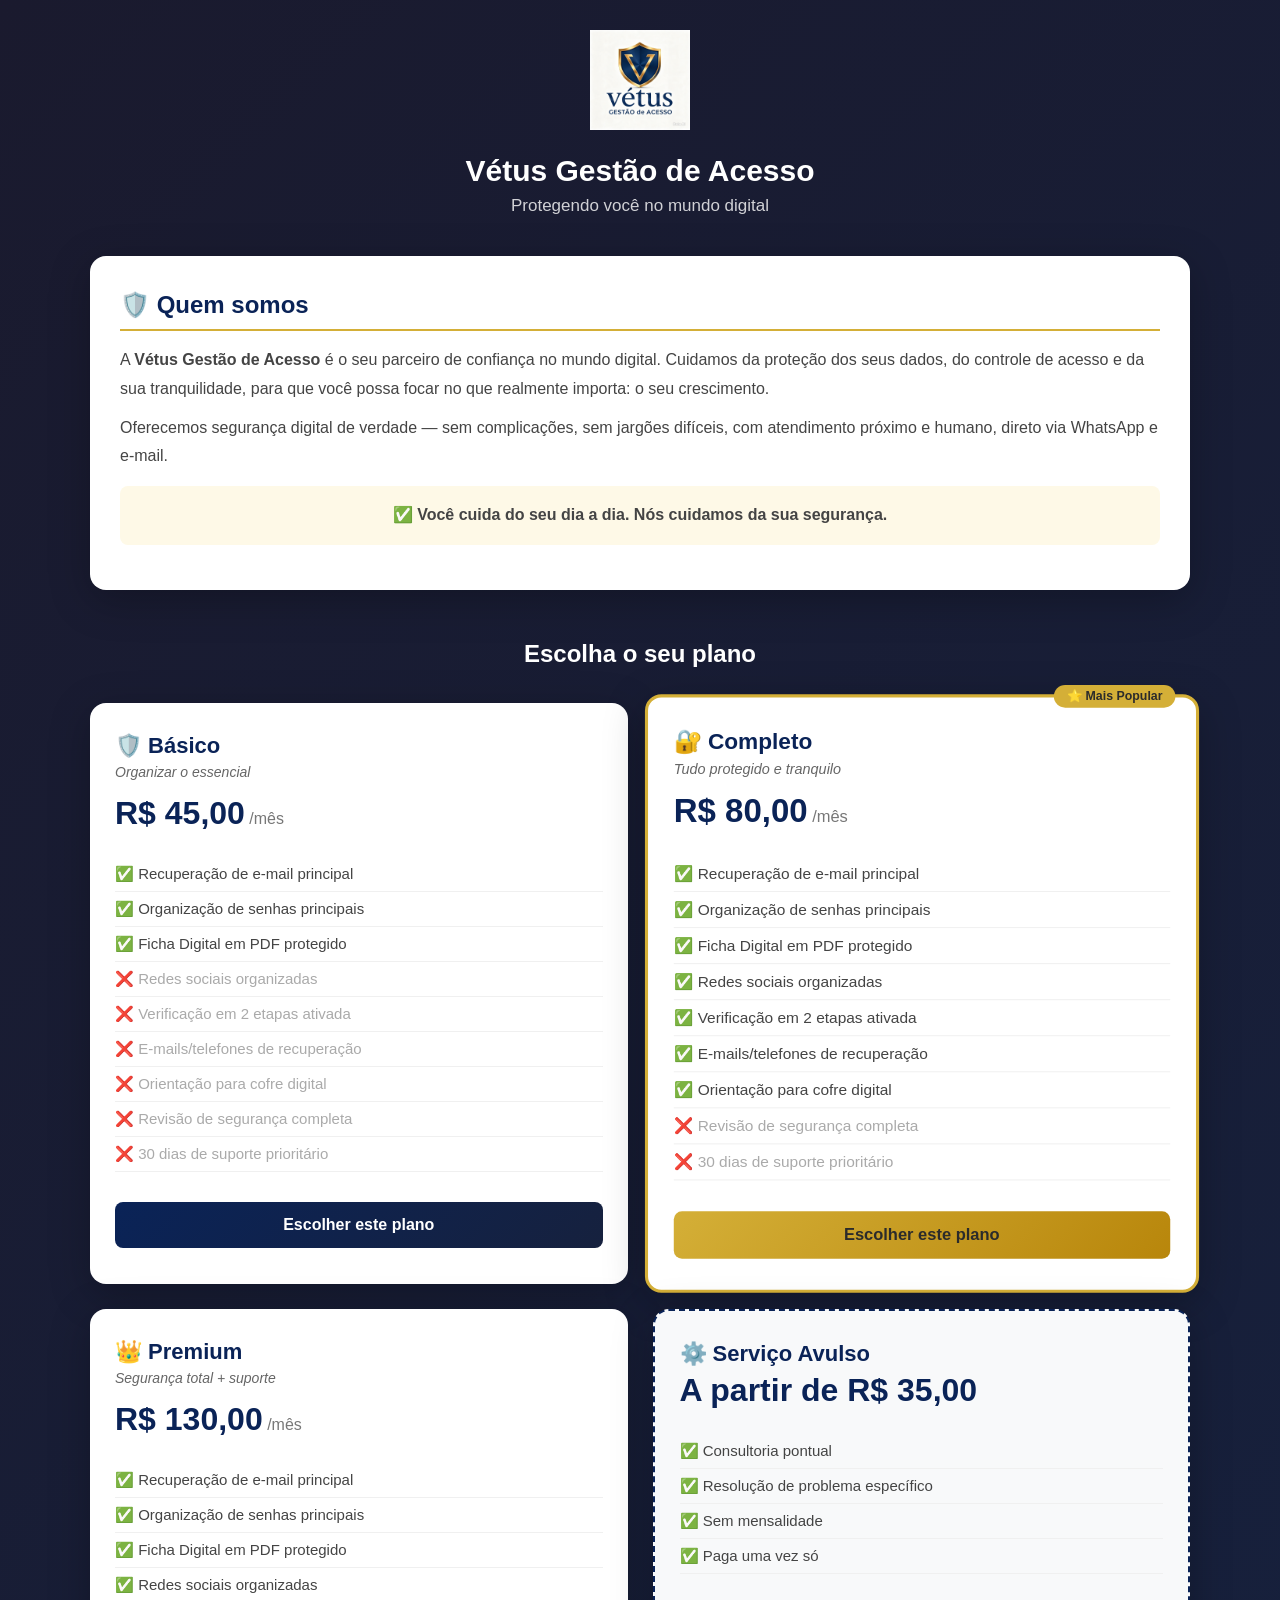
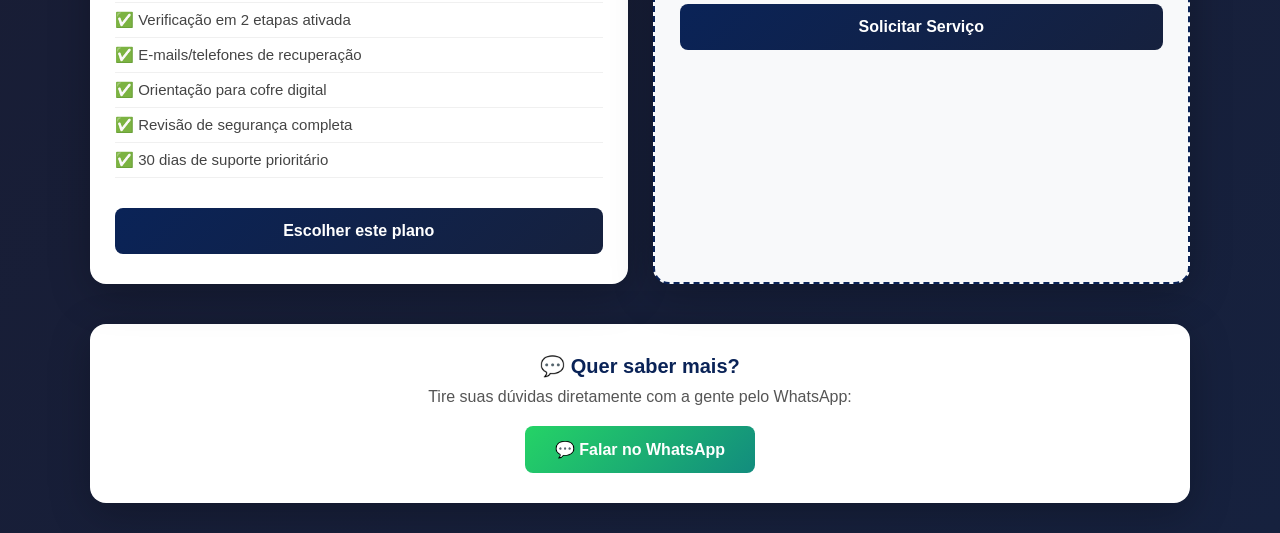
==== index.html @ a2c42327 "Vetus oficial" ====
<!doctype html>
<html lang="pt-BR">
  <head>
    <meta charset="UTF-8" />
    <meta name="viewport" content="width=device-width, initial-scale=1.0" />
    <title>Vétus Gestão de Acesso — Planos</title>
    <link rel="stylesheet" href="css/vetusofc.css" />
  </head>
  <body>
    <div class="container">
      <header class="header">
        <img
          src="image/logo-vetus.png"
          alt="Vétus Gestão de Acesso"
          class="logo"
        />
        <h1>Vétus Gestão de Acesso</h1>
        <p class="subtitulo">Protegendo você no mundo digital</p>
      </header>

      <!-- 📢 QUEM SOMOS -->
      <section class="sobre-vetus">
        <h2>🛡️ Quem somos</h2>
        <p>
          A <strong>Vétus Gestão de Acesso</strong> é o seu parceiro de
          confiança no mundo digital. Cuidamos da proteção dos seus dados, do
          controle de acesso e da sua tranquilidade, para que você possa focar
          no que realmente importa: o seu crescimento.
        </p>
        <p>
          Oferecemos segurança digital de verdade — sem complicações, sem
          jargões difíceis, com atendimento próximo e humano, direto via
          WhatsApp e e-mail.
        </p>
        <p class="diferenca">
          ✅ Você cuida do seu dia a dia. Nós cuidamos da sua segurança.
        </p>
      </section>

      <h2 class="titulo-planos">Escolha o seu plano</h2>

      <!-- PLANOS -->
      <div class="planos-grid">
        <!-- 🟦 Linha 1: Básico + Completo -->
        <div class="plano-card" data-plano="Pacote Básico|45.00">
          <h3>🛡️ Básico</h3>
          <p class="subtitulo-plano">Organizar o essencial</p>
          <div class="preco">
            <span class="valor">R$ 45,00</span>
            <span class="periodo">/mês</span>
          </div>
          <ul class="beneficios">
            <li>✅ Recuperação de e-mail principal</li>
            <li>✅ Organização de senhas principais</li>
            <li>✅ Ficha Digital em PDF protegido</li>
            <li class="indisponivel">❌ Redes sociais organizadas</li>
            <li class="indisponivel">❌ Verificação em 2 etapas ativada</li>
            <li class="indisponivel">❌ E-mails/telefones de recuperação</li>
            <li class="indisponivel">❌ Orientação para cofre digital</li>
            <li class="indisponivel">❌ Revisão de segurança completa</li>
            <li class="indisponivel">❌ 30 dias de suporte prioritário</li>
          </ul>
          <button class="btn-escolher">Escolher este plano</button>
        </div>

        <div class="plano-card destaque" data-plano="Pacote Completo|80.00">
          <div class="etiqueta-destaque">⭐ Mais Popular</div>
          <h3>🔐 Completo</h3>
          <p class="subtitulo-plano">Tudo protegido e tranquilo</p>
          <div class="preco">
            <span class="valor">R$ 80,00</span>
            <span class="periodo">/mês</span>
          </div>
          <ul class="beneficios">
            <li>✅ Recuperação de e-mail principal</li>
            <li>✅ Organização de senhas principais</li>
            <li>✅ Ficha Digital em PDF protegido</li>
            <li>✅ Redes sociais organizadas</li>
            <li>✅ Verificação em 2 etapas ativada</li>
            <li>✅ E-mails/telefones de recuperação</li>
            <li>✅ Orientação para cofre digital</li>
            <li class="indisponivel">❌ Revisão de segurança completa</li>
            <li class="indisponivel">❌ 30 dias de suporte prioritário</li>
          </ul>
          <button class="btn-escolher">Escolher este plano</button>
        </div>

        <!-- 🟪 Linha 2: Premium + Avulso -->
        <div class="plano-card" data-plano="Pacote Premium|130.00">
          <h3>👑 Premium</h3>
          <p class="subtitulo-plano">Segurança total + suporte</p>
          <div class="preco">
            <span class="valor">R$ 130,00</span>
            <span class="periodo">/mês</span>
          </div>
          <ul class="beneficios">
            <li>✅ Recuperação de e-mail principal</li>
            <li>✅ Organização de senhas principais</li>
            <li>✅ Ficha Digital em PDF protegido</li>
            <li>✅ Redes sociais organizadas</li>
            <li>✅ Verificação em 2 etapas ativada</li>
            <li>✅ E-mails/telefones de recuperação</li>
            <li>✅ Orientação para cofre digital</li>
            <li>✅ Revisão de segurança completa</li>
            <li>✅ 30 dias de suporte prioritário</li>
          </ul>
          <button class="btn-escolher">Escolher este plano</button>
        </div>

        <div class="plano-card avulso" data-plano="Serviço Avulso|35.00">
          <h3>⚙️ Serviço Avulso</h3>
          <div class="preco">
            <span class="valor">A partir de R$ 35,00</span>
          </div>
          <ul class="beneficios">
            <li>✅ Consultoria pontual</li>
            <li>✅ Resolução de problema específico</li>
            <li>✅ Sem mensalidade</li>
            <li>✅ Paga uma vez só</li>
          </ul>
          <button class="btn-escolher">Solicitar Serviço</button>
        </div>
      </div>

      <!-- 💬 SABER MAIS -->
      <section class="contato-mais">
        <h3>💬 Quer saber mais?</h3>
        <p>Tire suas dúvidas diretamente com a gente pelo WhatsApp:</p>
        <a
          href="https://wa.me/5534998242733"
          target="_blank"
          class="btn-whats-contato"
        >
          💬 Falar no WhatsApp
        </a>
      </section>
    </div>

    <script>
      document.querySelectorAll(".plano-card").forEach((card) => {
        card.addEventListener("click", function () {
          const plano = this.getAttribute("data-plano");
          window.location.href = `pre-servico.html?plano=${encodeURIComponent(plano)}`;
        });
      });
    </script>
  </body>
</html>
---- css/vetusofc.css ----
* {
    margin: 0;
    padding: 0;
    box-sizing: border-box;
    font-family: 'Segoe UI', Tahoma, Geneva, Verdana, sans-serif;
}

body {
    background: linear-gradient(135deg, #1a1a2e 0%, #16213e 100%);
    min-height: 100vh;
    padding: 30px 20px;
}

.container {
    max-width: 1100px;
    margin: 0 auto;
}

.header {
    text-align: center;
    color: white;
    margin-bottom: 40px;
}

.logo {
    max-width: 100px;
    margin-bottom: 20px;
}

.header h1 {
    font-size: 30px;
    margin-bottom: 8px;
}

.subtitulo {
    opacity: 0.8;
    font-size: 17px;
}

/* SOBRE A VÉTUS */
.sobre-vetus {
    background: white;
    border-radius: 16px;
    padding: 35px 30px;
    margin-bottom: 50px;
    box-shadow: 0 10px 40px rgba(0, 0, 0, 0.25);
}

.sobre-vetus h2 {
    color: #0A2357;
    font-size: 24px;
    margin-bottom: 15px;
    padding-bottom: 10px;
    border-bottom: 2px solid #D4AF37;
}

.sobre-vetus p {
    font-size: 16px;
    line-height: 1.8;
    color: #444;
    margin-bottom: 10px;
}

.diferenca {
    text-align: center;
    font-weight: 600;
    color: #0A2357;
    margin-top: 15px;
    padding: 15px;
    background: #fef9e7;
    border-radius: 8px;
}

.titulo-planos {
    text-align: center;
    color: white;
    font-size: 24px;
    margin-bottom: 35px;
}

/* GRADE DOS PLANOS — 2 POR LINHA */
.planos-grid {
    display: grid;
    grid-template-columns: repeat(2, 1fr);
    gap: 25px;
    margin-bottom: 40px;
}

.plano-card {
    background: white;
    border-radius: 16px;
    padding: 30px 25px;
    box-shadow: 0 10px 40px rgba(0, 0, 0, 0.25);
    transition: transform 0.3s ease, box-shadow 0.3s ease;
    position: relative;
    cursor: pointer;
}

.plano-card:hover {
    transform: translateY(-8px);
    box-shadow: 0 15px 50px rgba(0, 0, 0, 0.35);
}

.plano-card.destaque {
    border: 3px solid #D4AF37;
    transform: scale(1.03);
}

.plano-card.destaque:hover {
    transform: scale(1.05) translateY(-5px);
}

.etiqueta-destaque {
    position: absolute;
    top: -12px;
    right: 20px;
    background: #D4AF37;
    color: #2b2b2b;
    padding: 4px 12px;
    border-radius: 20px;
    font-size: 12px;
    font-weight: 600;
}

.plano-card.avulso {
    border: 2px dashed #0A2357;
    background: #f8f9fa;
}

.plano-card h3 {
    font-size: 22px;
    color: #0A2357;
    margin-bottom: 5px;
}

.subtitulo-plano {
    color: #666;
    font-size: 14px;
    margin-bottom: 15px;
    font-style: italic;
}

.preco {
    margin-bottom: 25px;
}

.valor {
    font-size: 32px;
    font-weight: 700;
    color: #0A2357;
}

.periodo {
    font-size: 16px;
    color: #777;
}

.beneficios {
    list-style: none;
    margin-bottom: 30px;
}

.beneficios li {
    padding: 8px 0;
    font-size: 15px;
    color: #444;
    border-bottom: 1px solid #f0f0f0;
}

.beneficios li.indisponivel {
    color: #aaa;
}

.btn-escolher {
    width: 100%;
    border: none;
    background: linear-gradient(135deg, #0A2357 0%, #16213e 100%);
    color: white;
    padding: 14px;
    border-radius: 8px;
    font-size: 16px;
    font-weight: 600;
    cursor: pointer;
    transition: transform 0.2s, box-shadow 0.2s;
}

.btn-escolher:hover {
    transform: scale(1.03);
    box-shadow: 0 5px 20px rgba(10, 35, 87, 0.4);
}

.destaque .btn-escolher {
    background: linear-gradient(135deg, #D4AF37 0%, #b8860b 100%);
    color: #2b2b2b;
}

/* SABER MAIS — CONTATO */
.contato-mais {
    background: white;
    border-radius: 16px;
    padding: 30px 25px;
    margin-top: 40px;
    text-align: center;
    box-shadow: 0 10px 40px rgba(0, 0, 0, 0.25);
}

.contato-mais h3 {
    color: #0A2357;
    font-size: 20px;
    margin-bottom: 10px;
}

.contato-mais p {
    color: #555;
    margin-bottom: 20px;
}

.btn-whats-contato {
    display: inline-block;
    background: linear-gradient(135deg, #25D366 0%, #128C7E 100%);
    color: white;
    padding: 14px 30px;
    border-radius: 8px;
    font-size: 16px;
    font-weight: 600;
    text-decoration: none;
    transition: transform 0.2s, box-shadow 0.2s;
}

.btn-whats-contato:hover {
    transform: scale(1.03);
    box-shadow: 0 5px 20px rgba(37, 211, 102, 0.4);
}

/* RESPONSIVO — CELULAR */
@media (max-width: 768px) {
    .planos-grid {
        grid-template-columns: 1fr;
    }

    .plano-card.destaque {
        transform: none;
    }

    .plano-card.destaque:hover {
        transform: translateY(-8px);
    }
}

@media (max-width: 480px) {
    body {
        padding: 20px 15px;
    }

    .sobre-vetus,
    .plano-card,
    .contato-mais {
        padding: 25px 20px;
    }
}
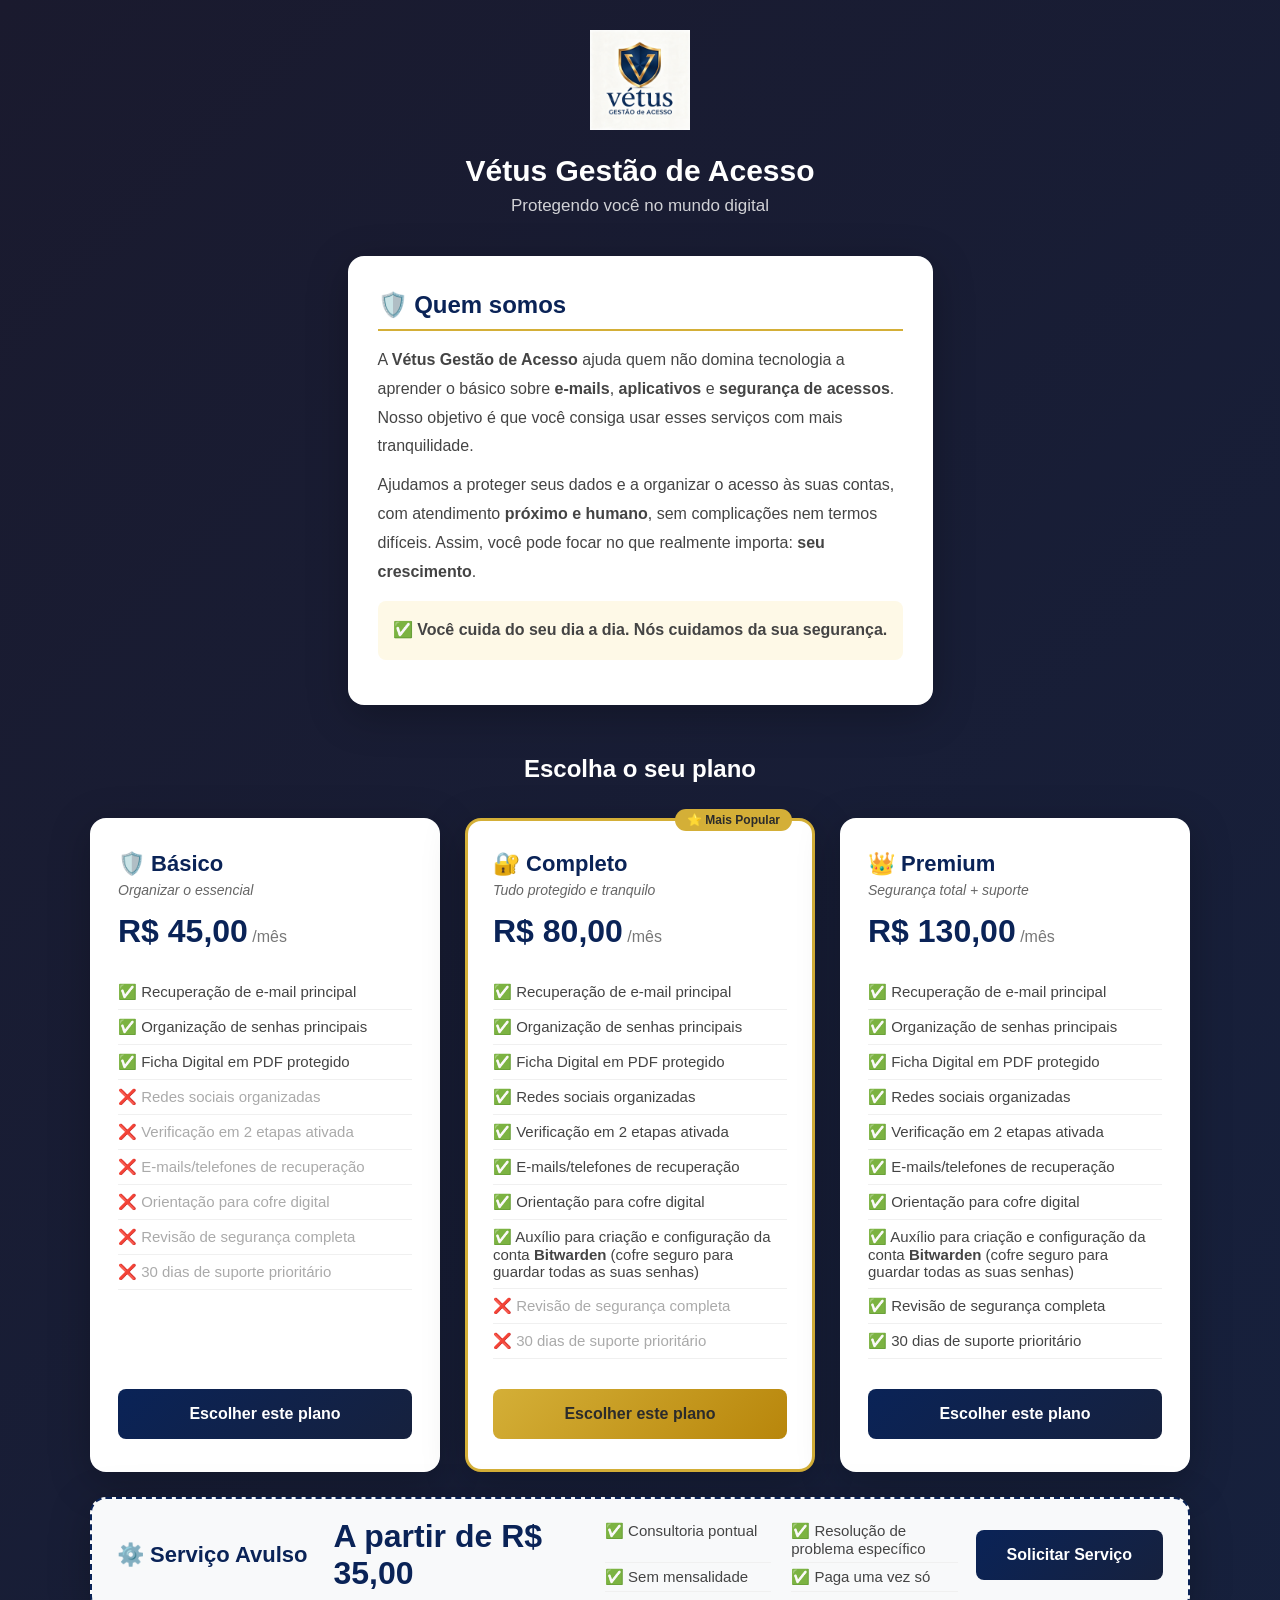
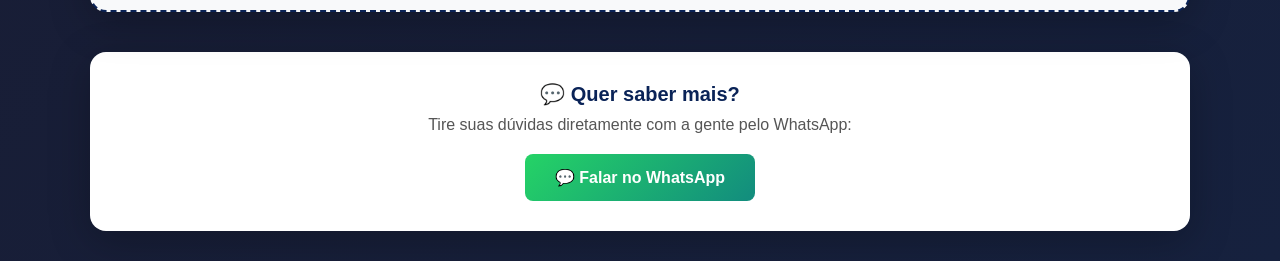
==== commit 00a4cbb5: "ultimas atualizações" ====
--- a/index.html
+++ b/index.html
@@ -22,18 +22,21 @@
       <section class="sobre-vetus">
         <h2>🛡️ Quem somos</h2>
         <p>
-          A <strong>Vétus Gestão de Acesso</strong> é o seu parceiro de
-          confiança no mundo digital. Cuidamos da proteção dos seus dados, do
-          controle de acesso e da sua tranquilidade, para que você possa focar
-          no que realmente importa: o seu crescimento.
+          A <strong>Vétus Gestão de Acesso</strong> ajuda quem não domina
+          tecnologia a aprender o básico sobre <strong>e-mails</strong>,
+          <strong>aplicativos</strong> e <strong>segurança de acessos</strong>.
+          Nosso objetivo é que você consiga usar esses serviços com mais
+          tranquilidade.
         </p>
         <p>
-          Oferecemos segurança digital de verdade — sem complicações, sem
-          jargões difíceis, com atendimento próximo e humano, direto via
-          WhatsApp e e-mail.
+          Ajudamos a proteger seus dados e a organizar o acesso às suas contas,
+          com atendimento <strong>próximo e humano</strong>, sem complicações
+          nem termos difíceis. Assim, você pode focar no que realmente importa:
+          <strong>seu crescimento</strong>.
         </p>
         <p class="diferenca">
-          ✅ Você cuida do seu dia a dia. Nós cuidamos da sua segurança.
+          ✅ <strong>Você cuida do seu dia a dia.</strong> Nós cuidamos da sua
+          <strong>segurança</strong>.
         </p>
       </section>
 
@@ -41,7 +44,7 @@
 
       <!-- PLANOS -->
       <div class="planos-grid">
-        <!-- 🟦 Linha 1: Básico + Completo -->
+        <!-- Linha superior: Básico, Completo e Premium -->
         <div class="plano-card" data-plano="Pacote Básico|45.00">
           <h3>🛡️ Básico</h3>
           <p class="subtitulo-plano">Organizar o essencial</p>
@@ -79,13 +82,14 @@
             <li>✅ Verificação em 2 etapas ativada</li>
             <li>✅ E-mails/telefones de recuperação</li>
             <li>✅ Orientação para cofre digital</li>
+            <li>✅ Auxílio para criação e configuração da conta <strong>Bitwarden</strong> (cofre seguro para guardar todas as suas senhas)</li>
             <li class="indisponivel">❌ Revisão de segurança completa</li>
             <li class="indisponivel">❌ 30 dias de suporte prioritário</li>
           </ul>
           <button class="btn-escolher">Escolher este plano</button>
         </div>
 
-        <!-- 🟪 Linha 2: Premium + Avulso -->
+        <!-- Premium completa a linha superior -->
         <div class="plano-card" data-plano="Pacote Premium|130.00">
           <h3>👑 Premium</h3>
           <p class="subtitulo-plano">Segurança total + suporte</p>
@@ -101,12 +105,14 @@
             <li>✅ Verificação em 2 etapas ativada</li>
             <li>✅ E-mails/telefones de recuperação</li>
             <li>✅ Orientação para cofre digital</li>
+            <li>✅ Auxílio para criação e configuração da conta <strong>Bitwarden</strong> (cofre seguro para guardar todas as suas senhas)</li>
             <li>✅ Revisão de segurança completa</li>
             <li>✅ 30 dias de suporte prioritário</li>
           </ul>
           <button class="btn-escolher">Escolher este plano</button>
         </div>
 
+        <!-- Serviço Avulso ocupa a linha inferior -->
         <div class="plano-card avulso" data-plano="Serviço Avulso|35.00">
           <h3>⚙️ Serviço Avulso</h3>
           <div class="preco">
@@ -129,6 +135,7 @@
         <a
           href="https://wa.me/5534998242733"
           target="_blank"
+          rel="noopener noreferrer"
           class="btn-whats-contato"
         >
           💬 Falar no WhatsApp
--- a/css/vetusofc.css
+++ b/css/vetusofc.css
@@ -39,10 +39,12 @@
 
 /* SOBRE A VÉTUS */
 .sobre-vetus {
+    width: min(100%, 585px);
+    position: static;
     background: white;
     border-radius: 16px;
     padding: 35px 30px;
-    margin-bottom: 50px;
+    margin: 0 auto 50px;
     box-shadow: 0 10px 40px rgba(0, 0, 0, 0.25);
 }
 
@@ -78,10 +80,11 @@
     margin-bottom: 35px;
 }
 
-/* GRADE DOS PLANOS — 2 POR LINHA */
+/* GRADE DOS PLANOS — 3 PLANOS ACIMA E AVULSO ABAIXO */
 .planos-grid {
     display: grid;
-    grid-template-columns: repeat(2, 1fr);
+    grid-template-columns: repeat(3, minmax(0, 1fr));
+    align-items: stretch;
     gap: 25px;
     margin-bottom: 40px;
 }
@@ -94,6 +97,10 @@
     transition: transform 0.3s ease, box-shadow 0.3s ease;
     position: relative;
     cursor: pointer;
+    display: flex;
+    flex-direction: column;
+    min-width: 0;
+    border: 3px solid transparent;
 }
 
 .plano-card:hover {
@@ -102,12 +109,12 @@
 }
 
 .plano-card.destaque {
-    border: 3px solid #D4AF37;
-    transform: scale(1.03);
+    border-color: #D4AF37;
+    transform: none;
 }
 
 .plano-card.destaque:hover {
-    transform: scale(1.05) translateY(-5px);
+    transform: translateY(-8px);
 }
 
 .etiqueta-destaque {
@@ -125,6 +132,35 @@
 .plano-card.avulso {
     border: 2px dashed #0A2357;
     background: #f8f9fa;
+    grid-column: 1 / -1;
+    display: grid;
+    grid-template-columns: minmax(190px, 0.9fr) minmax(250px, 1.15fr) minmax(300px, 1.6fr) minmax(170px, 0.85fr);
+    align-items: center;
+    gap: 18px;
+    padding: 18px 25px;
+}
+
+.plano-card:not(.avulso) .beneficios {
+    flex: 1;
+}
+
+.plano-card.avulso h3 {
+    margin-bottom: 0;
+}
+
+.plano-card.avulso .preco {
+    margin-bottom: 0;
+}
+
+.plano-card.avulso .beneficios {
+    display: grid;
+    grid-template-columns: repeat(2, minmax(0, 1fr));
+    column-gap: 20px;
+    margin-bottom: 0;
+}
+
+.plano-card.avulso .beneficios li {
+    padding: 5px 0;
 }
 
 .plano-card h3 {
@@ -173,6 +209,8 @@
 
 .btn-escolher {
     width: 100%;
+    height: 50px;
+    min-height: 50px;
     border: none;
     background: linear-gradient(135deg, #0A2357 0%, #16213e 100%);
     color: white;
@@ -184,10 +222,14 @@
     transition: transform 0.2s, box-shadow 0.2s;
 }
 
-.btn-escolher:hover {
+.plano-card:not(.avulso) .btn-escolher {
+    margin-top: auto;
+}
+
+/* .btn-escolher:hover {
     transform: scale(1.03);
     box-shadow: 0 5px 20px rgba(10, 35, 87, 0.4);
-}
+} */
 
 .destaque .btn-escolher {
     background: linear-gradient(135deg, #D4AF37 0%, #b8860b 100%);
@@ -232,6 +274,26 @@
     box-shadow: 0 5px 20px rgba(37, 211, 102, 0.4);
 }
 
+/* Ajuste intermediário para manter o Serviço Avulso compacto */
+@media (max-width: 900px) {
+    .plano-card.avulso {
+        grid-template-columns: repeat(2, minmax(0, 1fr));
+    }
+
+    .plano-card.avulso h3 {
+        grid-column: 1;
+    }
+
+    .plano-card.avulso .preco {
+        grid-column: 2;
+    }
+
+    .plano-card.avulso .beneficios,
+    .plano-card.avulso .btn-escolher {
+        grid-column: 1 / -1;
+    }
+}
+
 /* RESPONSIVO — CELULAR */
 @media (max-width: 768px) {
     .planos-grid {
@@ -245,16 +307,35 @@
     .plano-card.destaque:hover {
         transform: translateY(-8px);
     }
+
+    .plano-card.avulso {
+        grid-template-columns: minmax(0, 1fr);
+        gap: 0;
+    }
+
+    .plano-card.avulso h3,
+    .plano-card.avulso .preco,
+    .plano-card.avulso .beneficios,
+    .plano-card.avulso .btn-escolher {
+        grid-column: 1;
+    }
+
+    .plano-card.avulso h3 {
+        margin-bottom: 5px;
+    }
+
+    .plano-card.avulso .preco {
+        margin-bottom: 15px;
+    }
 }
 
 @media (max-width: 480px) {
     body {
         padding: 20px 15px;
     }
-
     .sobre-vetus,
     .plano-card,
     .contato-mais {
         padding: 25px 20px;
     }
-}+}
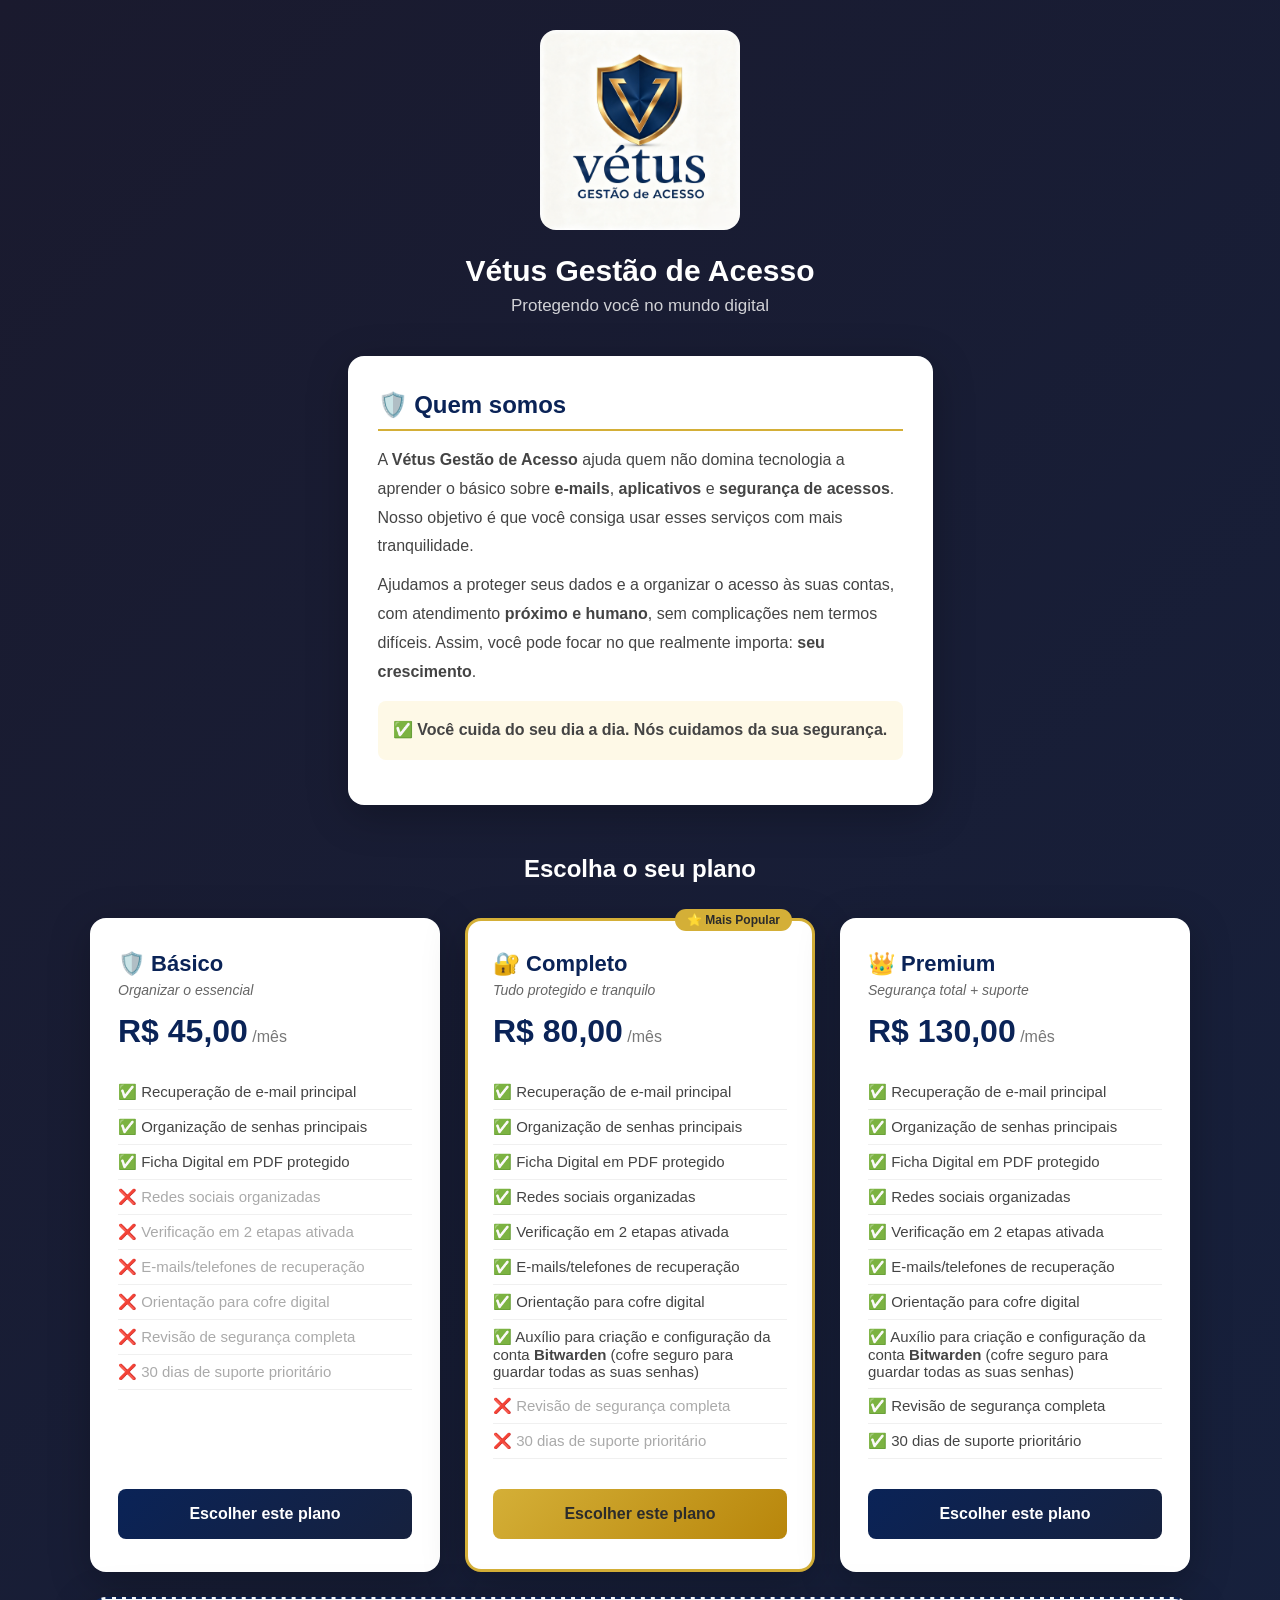
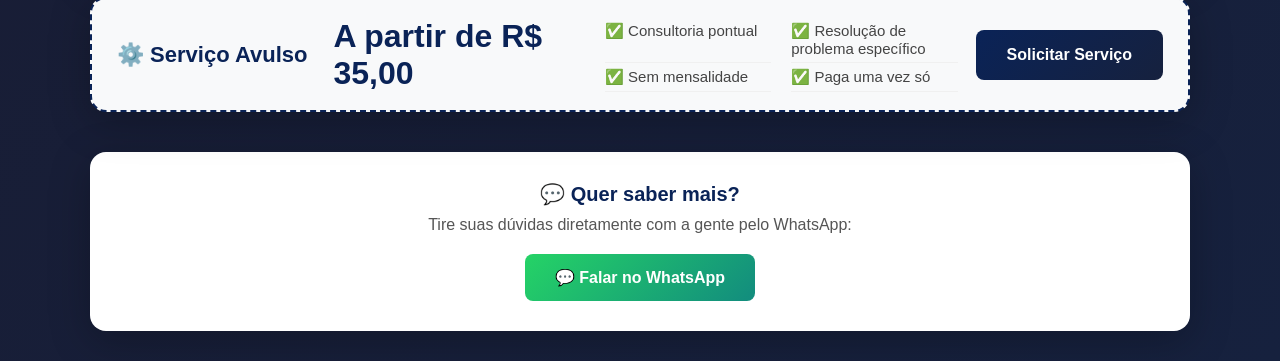
==== commit 7fa1d1b4: "organização da imagem de png para webp" ====
--- a/index.html
+++ b/index.html
@@ -10,7 +10,7 @@
     <div class="container">
       <header class="header">
         <img
-          src="image/logo-vetus.png"
+          src="image/logo-vetus.webp"
           alt="Vétus Gestão de Acesso"
           class="logo"
         />
--- a/css/vetusofc.css
+++ b/css/vetusofc.css
@@ -23,8 +23,10 @@
 }
 
 .logo {
-    max-width: 100px;
+    max-width: 200px;
     margin-bottom: 20px;
+    border-radius: 8%;
+    /* filter: invert(1); */
 }
 
 .header h1 {
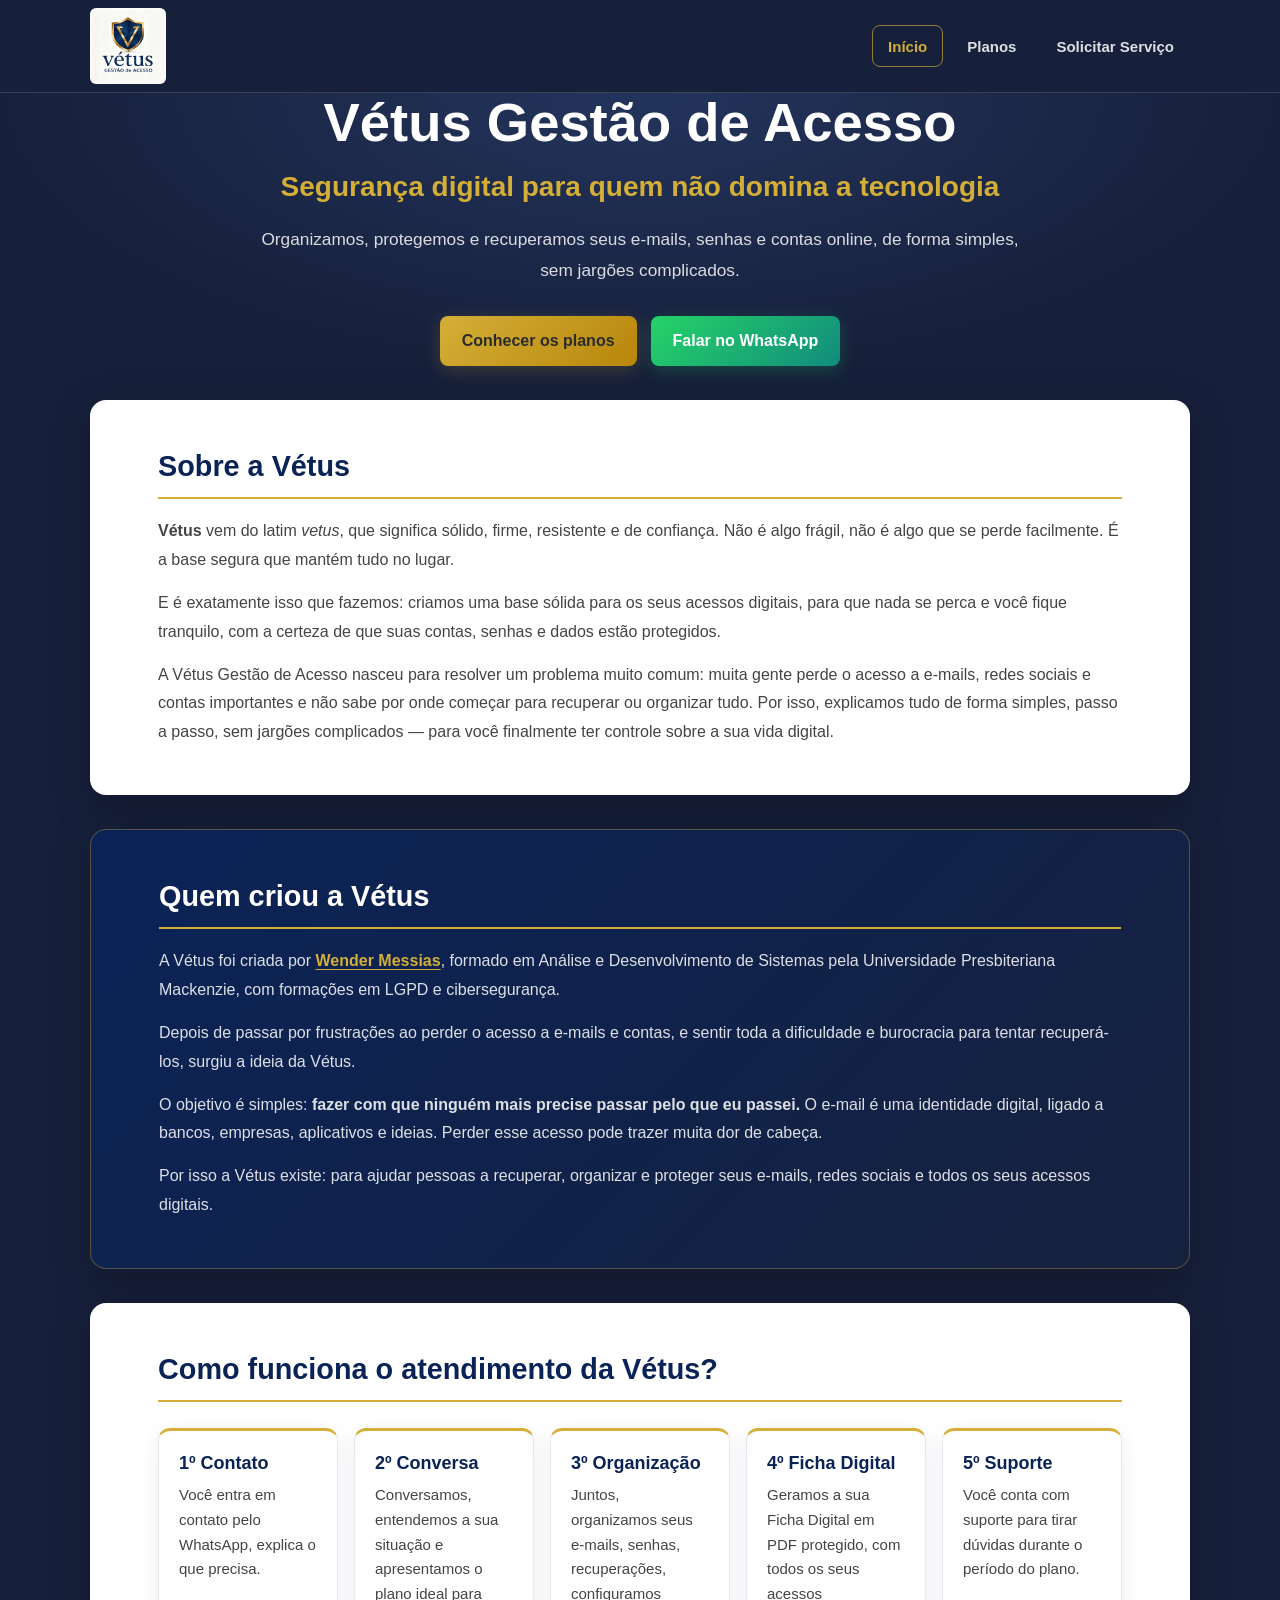
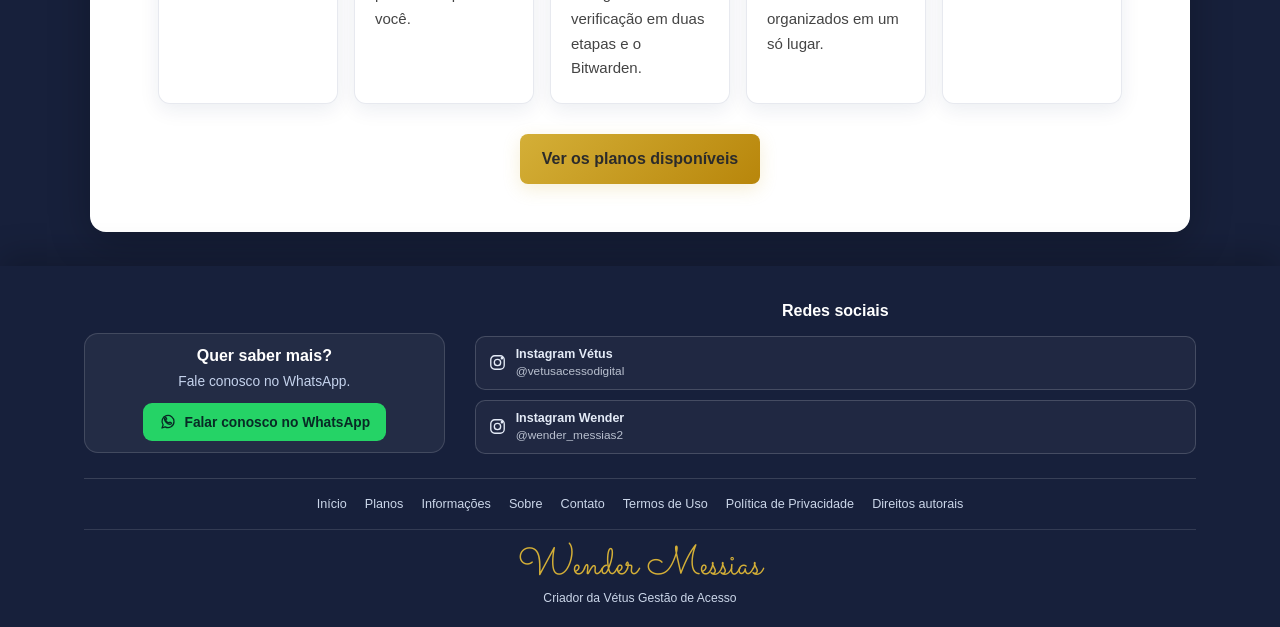
==== commit 57f8103f: "Ultima atualização" ====
--- a/index.html
+++ b/index.html
@@ -1,155 +1,122 @@
-<!doctype html>
+<!DOCTYPE html>
 <html lang="pt-BR">
-  <head>
-    <meta charset="UTF-8" />
-    <meta name="viewport" content="width=device-width, initial-scale=1.0" />
-    <title>Vétus Gestão de Acesso — Planos</title>
-    <link rel="stylesheet" href="css/vetusofc.css" />
-  </head>
-  <body>
-    <div class="container">
-      <header class="header">
-        <img
-          src="image/logo-vetus.webp"
-          alt="Vétus Gestão de Acesso"
-          class="logo"
-        />
-        <h1>Vétus Gestão de Acesso</h1>
-        <p class="subtitulo">Protegendo você no mundo digital</p>
-      </header>
+<head>
+    <meta charset="UTF-8">
+    <meta name="viewport" content="width=device-width, initial-scale=1.0">
+    <title>Vétus Gestão de Acesso — Início</title>
+    <link rel="stylesheet" href="css/vetusofc.css">
+    <link rel="stylesheet" href="css/social-footer.css">
+    <link rel="stylesheet" href="css/inicio.css">
+</head>
+<body class="pagina-inicio">
+    <!-- Cabeçalho -->
+    <header class="cabecalho">
+        <div class="container">
+            <div class="logo">
+                <img src="image/logo-vetus.webp" alt="Vétus Gestão de Acesso">
+            </div>
+            <nav class="menu">
+                <a href="index.html" class="ativo">Início</a>
+                <a href="planos.html">Planos</a>
+                <a href="pre-servico.html">Solicitar Serviço</a>
+            </nav>
+        </div>
+    </header>
 
-      <!-- 📢 QUEM SOMOS -->
-      <section class="sobre-vetus">
-        <h2>🛡️ Quem somos</h2>
-        <p>
-          A <strong>Vétus Gestão de Acesso</strong> ajuda quem não domina
-          tecnologia a aprender o básico sobre <strong>e-mails</strong>,
-          <strong>aplicativos</strong> e <strong>segurança de acessos</strong>.
-          Nosso objetivo é que você consiga usar esses serviços com mais
-          tranquilidade.
-        </p>
-        <p>
-          Ajudamos a proteger seus dados e a organizar o acesso às suas contas,
-          com atendimento <strong>próximo e humano</strong>, sem complicações
-          nem termos difíceis. Assim, você pode focar no que realmente importa:
-          <strong>seu crescimento</strong>.
-        </p>
-        <p class="diferenca">
-          ✅ <strong>Você cuida do seu dia a dia.</strong> Nós cuidamos da sua
-          <strong>segurança</strong>.
-        </p>
-      </section>
+    <!-- Seção principal / Banner -->
+    <section class="banner">
+        <div class="container banner-conteudo">
+            <h1>Vétus Gestão de Acesso</h1>
+            <h2>Segurança digital para quem não domina a tecnologia</h2>
+            <p>Organizamos, protegemos e recuperamos seus e‑mails, senhas e contas online, de forma simples, sem jargões complicados.</p>
+            <div class="botoes-banner">
+                <a href="planos.html" class="botao dourado">Conhecer os planos</a>
+                <a href="https://wa.me/5534998242733" class="botao verde">Falar no WhatsApp</a>
+            </div>
+        </div>
+    </section>
 
-      <h2 class="titulo-planos">Escolha o seu plano</h2>
+    <!-- Sobre a Vétus -->
+    <section class="secao-branca">
+        <div class="container">
+            <h2>Sobre a Vétus</h2>
+            <p><strong>Vétus</strong> vem do latim <em>vetus</em>, que significa sólido, firme, resistente e de confiança. Não é algo frágil, não é algo que se perde facilmente. É a base segura que mantém tudo no lugar.</p>
+            <p>E é exatamente isso que fazemos: criamos uma base sólida para os seus acessos digitais, para que nada se perca e você fique tranquilo, com a certeza de que suas contas, senhas e dados estão protegidos.</p>
+            <p>A Vétus Gestão de Acesso nasceu para resolver um problema muito comum: muita gente perde o acesso a e-mails, redes sociais e contas importantes e não sabe por onde começar para recuperar ou organizar tudo. Por isso, explicamos tudo de forma simples, passo a passo, sem jargões complicados — para você finalmente ter controle sobre a sua vida digital.</p>
+        </div>
+    </section>
 
-      <!-- PLANOS -->
-      <div class="planos-grid">
-        <!-- Linha superior: Básico, Completo e Premium -->
-        <div class="plano-card" data-plano="Pacote Básico|45.00">
-          <h3>🛡️ Básico</h3>
-          <p class="subtitulo-plano">Organizar o essencial</p>
-          <div class="preco">
-            <span class="valor">R$ 45,00</span>
-            <span class="periodo">/mês</span>
-          </div>
-          <ul class="beneficios">
-            <li>✅ Recuperação de e-mail principal</li>
-            <li>✅ Organização de senhas principais</li>
-            <li>✅ Ficha Digital em PDF protegido</li>
-            <li class="indisponivel">❌ Redes sociais organizadas</li>
-            <li class="indisponivel">❌ Verificação em 2 etapas ativada</li>
-            <li class="indisponivel">❌ E-mails/telefones de recuperação</li>
-            <li class="indisponivel">❌ Orientação para cofre digital</li>
-            <li class="indisponivel">❌ Revisão de segurança completa</li>
-            <li class="indisponivel">❌ 30 dias de suporte prioritário</li>
-          </ul>
-          <button class="btn-escolher">Escolher este plano</button>
+    <!-- Quem criou a Vétus -->
+    <section class="secao-azul">
+        <div class="container">
+            <h2>Quem criou a Vétus</h2>
+            <p>A Vétus foi criada por <strong><a class="link-instagram-criador" href="https://www.instagram.com/wender_messias2/" target="_blank" rel="noopener noreferrer">Wender Messias</a></strong>, formado em Análise e Desenvolvimento de Sistemas pela Universidade Presbiteriana Mackenzie, com formações em LGPD e cibersegurança.</p>
+            <p>Depois de passar por frustrações ao perder o acesso a e-mails e contas, e sentir toda a dificuldade e burocracia para tentar recuperá-los, surgiu a ideia da Vétus.</p>
+            <p>O objetivo é simples: <strong>fazer com que ninguém mais precise passar pelo que eu passei.</strong> O e-mail é uma identidade digital, ligado a bancos, empresas, aplicativos e ideias. Perder esse acesso pode trazer muita dor de cabeça.</p>
+            <p>Por isso a Vétus existe: para ajudar pessoas a recuperar, organizar e proteger seus e-mails, redes sociais e todos os seus acessos digitais.</p>
         </div>
+    </section>
 
-        <div class="plano-card destaque" data-plano="Pacote Completo|80.00">
-          <div class="etiqueta-destaque">⭐ Mais Popular</div>
-          <h3>🔐 Completo</h3>
-          <p class="subtitulo-plano">Tudo protegido e tranquilo</p>
-          <div class="preco">
-            <span class="valor">R$ 80,00</span>
-            <span class="periodo">/mês</span>
-          </div>
-          <ul class="beneficios">
-            <li>✅ Recuperação de e-mail principal</li>
-            <li>✅ Organização de senhas principais</li>
-            <li>✅ Ficha Digital em PDF protegido</li>
-            <li>✅ Redes sociais organizadas</li>
-            <li>✅ Verificação em 2 etapas ativada</li>
-            <li>✅ E-mails/telefones de recuperação</li>
-            <li>✅ Orientação para cofre digital</li>
-            <li>✅ Auxílio para criação e configuração da conta <strong>Bitwarden</strong> (cofre seguro para guardar todas as suas senhas)</li>
-            <li class="indisponivel">❌ Revisão de segurança completa</li>
-            <li class="indisponivel">❌ 30 dias de suporte prioritário</li>
-          </ul>
-          <button class="btn-escolher">Escolher este plano</button>
+    <!-- Como funciona o atendimento -->
+    <section class="secao-branca">
+        <div class="container">
+            <h2>Como funciona o atendimento da Vétus?</h2>
+            <div class="passos">
+                <div class="passo">
+                    <h3>1º Contato</h3>
+                    <p>Você entra em contato pelo WhatsApp, explica o que precisa.</p>
+                </div>
+                <div class="passo">
+                    <h3>2º Conversa</h3>
+                    <p>Conversamos, entendemos a sua situação e apresentamos o plano ideal para você.</p>
+                </div>
+                <div class="passo">
+                    <h3>3º Organização</h3>
+                    <p>Juntos, organizamos seus e‑mails, senhas, recuperações, configuramos verificação em duas etapas e o Bitwarden.</p>
+                </div>
+                <div class="passo">
+                    <h3>4º Ficha Digital</h3>
+                    <p>Geramos a sua Ficha Digital em PDF protegido, com todos os seus acessos organizados em um só lugar.</p>
+                </div>
+                <div class="passo">
+                    <h3>5º Suporte</h3>
+                    <p>Você conta com suporte para tirar dúvidas durante o período do plano.</p>
+                </div>
+            </div>
+            <div class="centro">
+                <a href="planos.html" class="botao dourado">Ver os planos disponíveis</a>
+            </div>
         </div>
+    </section>
 
-        <!-- Premium completa a linha superior -->
-        <div class="plano-card" data-plano="Pacote Premium|130.00">
-          <h3>👑 Premium</h3>
-          <p class="subtitulo-plano">Segurança total + suporte</p>
-          <div class="preco">
-            <span class="valor">R$ 130,00</span>
-            <span class="periodo">/mês</span>
-          </div>
-          <ul class="beneficios">
-            <li>✅ Recuperação de e-mail principal</li>
-            <li>✅ Organização de senhas principais</li>
-            <li>✅ Ficha Digital em PDF protegido</li>
-            <li>✅ Redes sociais organizadas</li>
-            <li>✅ Verificação em 2 etapas ativada</li>
-            <li>✅ E-mails/telefones de recuperação</li>
-            <li>✅ Orientação para cofre digital</li>
-            <li>✅ Auxílio para criação e configuração da conta <strong>Bitwarden</strong> (cofre seguro para guardar todas as suas senhas)</li>
-            <li>✅ Revisão de segurança completa</li>
-            <li>✅ 30 dias de suporte prioritário</li>
-          </ul>
-          <button class="btn-escolher">Escolher este plano</button>
+    <footer class="vetus-site-footer">
+        <div class="vetus-site-footer__inner">
+            <div class="vetus-footer-layout">
+                <section class="vetus-footer-contact" aria-labelledby="footer-contact-title">
+                    <h2 id="footer-contact-title">Quer saber mais?</h2>
+                    <p>Fale conosco no WhatsApp.</p>
+                    <a class="vetus-footer-whatsapp" href="https://wa.me/5534998242733" target="_blank" rel="noopener noreferrer">
+                        <svg viewBox="0 0 24 24" aria-hidden="true"><path d="M20 11.5a8 8 0 0 1-11.8 7L4 20l1.5-4.1A8 8 0 1 1 20 11.5Z"/><path d="M8.5 8.5c.6 2.4 2.2 4 4.7 4.8l1.2-1.1 2 .9c.3.1.4.4.3.7-.3.9-1 1.4-2 1.4-3.7-.2-7.2-3.7-7.4-7.4 0-1 .5-1.7 1.4-2 .3-.1.6 0 .7.3l.9 2-1.8.4Z"/></svg>
+                        <span>Falar conosco no WhatsApp</span>
+                    </a>
+                </section>
+                <section class="vetus-footer-social" aria-labelledby="footer-social-title">
+                    <h2 id="footer-social-title">Redes sociais</h2>
+                    <nav class="vetus-social-links" aria-label="Instagram da Vétus e do Wender">
+                        <a href="https://www.instagram.com/vetusacessodigital/" target="_blank" rel="noopener noreferrer" aria-label="Instagram Vétus, @vetusacessodigital">
+                            <svg viewBox="0 0 24 24" aria-hidden="true"><rect x="3.5" y="3.5" width="17" height="17" rx="5"/><circle cx="12" cy="12" r="4"/><circle cx="17.6" cy="6.5" r="0.8"/></svg>
+                            <span class="vetus-social-copy"><strong>Instagram Vétus</strong><small>@vetusacessodigital</small></span>
+                        </a>
+                        <a href="https://www.instagram.com/wender_messias2/" target="_blank" rel="noopener noreferrer" aria-label="Instagram Wender, @wender_messias2">
+                            <svg viewBox="0 0 24 24" aria-hidden="true"><rect x="3.5" y="3.5" width="17" height="17" rx="5"/><circle cx="12" cy="12" r="4"/><circle cx="17.6" cy="6.5" r="0.8"/></svg>
+                            <span class="vetus-social-copy"><strong>Instagram Wender</strong><small>@wender_messias2</small></span>
+                        </a>
+                    </nav>
+                </section>
+            </div>
+            <nav class="vetus-footer-nav" aria-label="Links do site"><a href="index.html">Início</a><a href="planos.html">Planos</a><a href="informações/index.html">Informações</a><a href="informações/sobre.html">Sobre</a><a href="informações/contato.html">Contato</a><a href="informações/termos-de-uso.html">Termos de Uso</a><a href="informações/privacidade.html">Política de Privacidade</a><a href="informações/dmca.html">Direitos autorais</a></nav>
+        <div class="vetus-footer-signature" aria-label="Criador da Vétus"><span>Wender Messias</span><small>Criador da Vétus Gestão de Acesso</small></div>
         </div>
-
-        <!-- Serviço Avulso ocupa a linha inferior -->
-        <div class="plano-card avulso" data-plano="Serviço Avulso|35.00">
-          <h3>⚙️ Serviço Avulso</h3>
-          <div class="preco">
-            <span class="valor">A partir de R$ 35,00</span>
-          </div>
-          <ul class="beneficios">
-            <li>✅ Consultoria pontual</li>
-            <li>✅ Resolução de problema específico</li>
-            <li>✅ Sem mensalidade</li>
-            <li>✅ Paga uma vez só</li>
-          </ul>
-          <button class="btn-escolher">Solicitar Serviço</button>
-        </div>
-      </div>
-
-      <!-- 💬 SABER MAIS -->
-      <section class="contato-mais">
-        <h3>💬 Quer saber mais?</h3>
-        <p>Tire suas dúvidas diretamente com a gente pelo WhatsApp:</p>
-        <a
-          href="https://wa.me/5534998242733"
-          target="_blank"
-          rel="noopener noreferrer"
-          class="btn-whats-contato"
-        >
-          💬 Falar no WhatsApp
-        </a>
-      </section>
-    </div>
-
-    <script>
-      document.querySelectorAll(".plano-card").forEach((card) => {
-        card.addEventListener("click", function () {
-          const plano = this.getAttribute("data-plano");
-          window.location.href = `pre-servico.html?plano=${encodeURIComponent(plano)}`;
-        });
-      });
-    </script>
-  </body>
+    </footer>
+</body>
 </html>
--- a/css/vetusofc.css
+++ b/css/vetusofc.css
@@ -1,4 +1,4 @@
-* {
+    * {
     margin: 0;
     padding: 0;
     box-sizing: border-box;
@@ -6,7 +6,7 @@
 }
 
 body {
-    background: linear-gradient(135deg, #1a1a2e 0%, #16213e 100%);
+    background: #17203B;
     min-height: 100vh;
     padding: 30px 20px;
 }
@@ -139,7 +139,6 @@
     grid-template-columns: minmax(190px, 0.9fr) minmax(250px, 1.15fr) minmax(300px, 1.6fr) minmax(170px, 0.85fr);
     align-items: center;
     gap: 18px;
-    padding: 18px 25px;
 }
 
 .plano-card:not(.avulso) .beneficios {
@@ -276,6 +275,39 @@
     box-shadow: 0 5px 20px rgba(37, 211, 102, 0.4);
 }
 
+.site-footer {
+    margin: 36px auto 0;
+    padding: 22px 10px 8px;
+    border-top: 1px solid rgba(255, 255, 255, 0.2);
+    color: rgba(255, 255, 255, 0.72);
+    text-align: center;
+}
+
+.site-footer p {
+    margin: 0 0 12px;
+    font-size: 14px;
+    font-weight: 650;
+}
+
+.site-footer nav {
+    display: flex;
+    flex-wrap: wrap;
+    justify-content: center;
+    gap: 8px 18px;
+}
+
+.site-footer a {
+    color: rgba(255, 255, 255, 0.78);
+    font-size: 13px;
+    text-decoration: none;
+}
+
+.site-footer a:hover {
+    color: #fff;
+    text-decoration: underline;
+    text-underline-offset: 3px;
+}
+
 /* Ajuste intermediário para manter o Serviço Avulso compacto */
 @media (max-width: 900px) {
     .plano-card.avulso {
--- a/css/social-footer.css
+++ b/css/social-footer.css
@@ -0,0 +1,286 @@
+@import url('https://fonts.googleapis.com/css2?family=Sacramento&display=swap');
+
+.vetus-social-footer {
+  margin-top: 14px;
+  color: inherit;
+  text-align: center;
+}
+
+.vetus-social-footer-standalone {
+  margin-top: 20px;
+  padding-top: 18px;
+  border-top: 1px solid rgba(255, 255, 255, 0.18);
+}
+
+.vetus-social-heading {
+  margin: 0 0 12px;
+  font-size: 0.9rem;
+  font-weight: 650;
+}
+
+.vetus-social-links {
+  display: flex;
+  flex-wrap: wrap;
+  justify-content: center;
+  gap: 9px;
+}
+
+.vetus-social-links a {
+  display: inline-flex;
+  min-height: 48px;
+  align-items: center;
+  gap: 9px;
+  padding: 8px 12px;
+  border: 1px solid rgba(255, 255, 255, 0.18);
+  border-radius: 10px;
+  color: inherit;
+  font-size: 0.8rem;
+  text-align: left;
+  text-decoration: none;
+  transition: background-color 150ms ease, border-color 150ms ease, transform 150ms ease;
+}
+
+.vetus-social-links a:hover {
+  transform: translateY(-1px);
+  border-color: rgba(255, 255, 255, 0.38);
+  background: rgba(255, 255, 255, 0.08);
+  color: inherit;
+}
+
+.vetus-social-links a:focus-visible {
+  outline: 2px solid #70aaff;
+  outline-offset: 3px;
+}
+
+.vetus-social-links svg {
+  width: 19px;
+  height: 19px;
+  flex: 0 0 19px;
+  fill: none;
+  stroke: currentColor;
+  stroke-width: 1.7;
+  stroke-linecap: round;
+  stroke-linejoin: round;
+}
+
+.vetus-social-copy {
+  display: grid;
+  gap: 2px;
+  line-height: 1.25;
+}
+
+.vetus-social-copy strong {
+  font-size: 0.78rem;
+}
+
+.vetus-social-copy small {
+  opacity: 0.78;
+  font-size: 0.74rem;
+}
+
+@media (max-width: 520px) {
+  .vetus-social-links a {
+    flex: 1 1 100%;
+    justify-content: center;
+    max-width: 300px;
+  }
+}
+
+@media (prefers-reduced-motion: reduce) {
+  .vetus-social-links a {
+    transition: none;
+  }
+}
+
+html {
+  overflow-x: clip;
+}
+
+.vetus-site-footer {
+  width: 100vw;
+  margin-top: 24px;
+  margin-left: calc(50% - 50vw);
+  background: #17203B;
+  color: #f4f7fc;
+  box-shadow: 0 -12px 30px rgba(0, 0, 0, 0.2);
+}
+
+.vetus-site-footer__inner {
+  width: min(1160px, 100%);
+  margin: 0 auto;
+  padding: 34px 24px 20px;
+}
+
+.vetus-footer-layout {
+  display: grid;
+  grid-template-columns: minmax(230px, 0.8fr) minmax(0, 1.6fr);
+  gap: 30px;
+  align-items: center;
+}
+
+.vetus-footer-brand {
+  margin: 0 0 14px;
+  color: #dbe6fb;
+  font-size: 0.88rem;
+  font-weight: 700;
+  letter-spacing: 0.04em;
+  text-align: center;
+}
+
+.vetus-footer-contact {
+  position: relative;
+  top: 16px;
+  padding: 11px;
+  border: 1px solid rgba(255, 255, 255, 0.14);
+  border-radius: 14px;
+  background: rgba(255, 255, 255, 0.055);
+  text-align: center;
+}
+
+.vetus-footer-contact h2,
+.vetus-footer-social h2 {
+  margin: 0 0 8px;
+  color: #fff;
+  font-size: 1rem;
+  line-height: 1.35;
+}
+
+.vetus-footer-contact p {
+  margin: 0 0 14px;
+  color: #c4d2ec;
+  font-size: 0.86rem;
+}
+
+.vetus-footer-whatsapp {
+  display: inline-flex;
+  align-items: center;
+  justify-content: center;
+  gap: 8px;
+  padding: 10px 16px;
+  border-radius: 9px;
+  background: #25d366;
+  color: #082a25;
+  font-size: 0.86rem;
+  font-weight: 750;
+  text-decoration: none;
+  transition: background-color 150ms ease, transform 150ms ease;
+}
+
+.vetus-footer-whatsapp svg {
+  width: 18px;
+  height: 18px;
+  flex: 0 0 18px;
+  fill: none;
+  stroke: currentColor;
+  stroke-width: 1.7;
+  stroke-linecap: round;
+  stroke-linejoin: round;
+}
+
+.vetus-footer-whatsapp:hover {
+  transform: translateY(-1px);
+  background: #42e17a;
+  color: #082a25;
+}
+
+.vetus-footer-social h2 {
+  margin-bottom: 14px;
+  text-align: center;
+}
+
+.vetus-site-footer .vetus-social-links {
+  display: grid;
+  grid-template-columns: minmax(0, 1fr);
+  gap: 10px;
+}
+
+.vetus-site-footer .vetus-social-links a {
+  width: 100%;
+  max-width: none;
+  flex: none;
+  min-height: 54px;
+  justify-content: flex-start;
+  border-color: rgba(255, 255, 255, 0.17);
+  background: rgba(255, 255, 255, 0.04);
+  color: #e4ebf7;
+}
+
+.vetus-site-footer .vetus-social-links a:hover {
+  border-color: rgba(140, 184, 255, 0.55);
+  background: rgba(87, 139, 216, 0.15);
+  color: #fff;
+}
+
+.vetus-footer-nav {
+  display: flex;
+  flex-wrap: wrap;
+  justify-content: center;
+  gap: 8px 18px;
+  margin-top: 24px;
+  padding-top: 18px;
+  border-top: 1px solid rgba(255, 255, 255, 0.14);
+}
+
+.vetus-footer-nav a {
+  color: #cbd6e9;
+  font-size: 0.79rem;
+  text-decoration: none;
+  text-underline-offset: 3px;
+}
+
+.vetus-footer-nav a:hover {
+  color: #fff;
+  text-decoration: underline;
+}
+
+.vetus-footer-updated {
+  margin: 12px 0 0;
+  color: #9bacc9;
+  font-size: 0.73rem;
+  text-align: center;
+}
+
+.vetus-footer-signature {
+  display: grid;
+  justify-items: center;
+  gap: 2px;
+  margin-top: 18px;
+  padding-top: 14px;
+  border-top: 1px solid rgba(255, 255, 255, 0.12);
+  text-align: center;
+}
+
+.vetus-footer-signature span {
+  color: #d4af37;
+  font-family: 'Sacramento', 'Segoe Script', 'Brush Script MT', cursive;
+  font-size: clamp(2rem, 4vw, 2.5rem);
+  font-weight: 400;
+  line-height: 1.1;
+}
+
+.vetus-footer-signature small {
+  color: #cbd6e9;
+  font-size: 0.76rem;
+  line-height: 1.4;
+}
+
+.vetus-site-footer a:focus-visible {
+  outline: 2px solid #9dc4ff;
+  outline-offset: 3px;
+}
+
+@media (max-width: 760px) {
+  .vetus-site-footer__inner {
+    padding: 28px 16px 18px;
+  }
+
+  .vetus-footer-layout {
+    grid-template-columns: 1fr;
+    gap: 24px;
+  }
+
+  .vetus-site-footer .vetus-social-links a {
+    flex-basis: 100%;
+    max-width: 380px;
+  }
+}
--- a/css/inicio.css
+++ b/css/inicio.css
@@ -0,0 +1,399 @@
+/* Estilos exclusivos da página inicial. A página de planos mantém vetusofc.css. */
+.pagina-inicio {
+    --inicio-azul: #0A2357;
+    --inicio-fundo: #17203B;
+    --inicio-dourado: #D4AF37;
+    --inicio-whatsapp: #25D366;
+    --inicio-whatsapp-escuro: #128C7E;
+    --inicio-texto: #444;
+    --inicio-branco: #fff;
+    padding: 0;
+    color: var(--inicio-texto);
+    background: var(--inicio-fundo);
+}
+
+.pagina-inicio .container {
+    width: min(100% - 40px, 1100px);
+}
+
+.pagina-inicio .cabecalho {
+    position: relative;
+    z-index: 1;
+    background: var(--inicio-fundo);
+    border-bottom: 1px solid rgba(255, 255, 255, 0.14);
+}
+
+.pagina-inicio .cabecalho>.container {
+    min-height: 92px;
+    display: flex;
+    align-items: center;
+    justify-content: space-between;
+    gap: 28px;
+}
+
+.pagina-inicio .cabecalho .logo {
+    flex: 0 0 auto;
+    max-width: none;
+    margin: 0;
+    border-radius: 0;
+}
+
+.pagina-inicio .cabecalho .logo img {
+    display: block;
+    width: 76px;
+    height: 76px;
+    object-fit: contain;
+    border-radius: 8%;
+}
+
+.pagina-inicio .menu {
+    display: flex;
+    flex-wrap: wrap;
+    justify-content: flex-end;
+    gap: 8px;
+}
+
+.pagina-inicio .menu a {
+    display: inline-flex;
+    align-items: center;
+    min-height: 42px;
+    padding: 9px 15px;
+    border: 1px solid transparent;
+    border-radius: 8px;
+    color: rgba(255, 255, 255, 0.86);
+    font-size: 15px;
+    font-weight: 600;
+    text-decoration: none;
+    transition: color 0.2s ease, background-color 0.2s ease, border-color 0.2s ease;
+}
+
+.pagina-inicio .menu a:hover,
+.pagina-inicio .menu a:focus-visible {
+    color: var(--inicio-branco);
+    background: rgba(255, 255, 255, 0.08);
+    border-color: rgba(212, 175, 55, 0.55);
+}
+
+.pagina-inicio .menu a.ativo {
+    color: var(--inicio-dourado);
+    border-color: rgba(212, 175, 55, 0.65);
+}
+
+.pagina-inicio .banner {
+    /* padding: clamp(68px, 10vw, 112px) 0; */
+    color: var(--inicio-branco);
+    text-align: center;
+    background: radial-gradient(ellipse at top, #23345c 0%, var(--inicio-fundo) 72%);
+}
+
+.pagina-inicio .banner-conteudo {
+    max-width: 900px;
+}
+
+.pagina-inicio .banner h1 {
+    margin-bottom: 14px;
+    color: var(--inicio-branco);
+    font-size: clamp(2.1rem, 5vw, 3.4rem);
+    line-height: 1.12;
+}
+
+.pagina-inicio .banner h2 {
+    margin: 0 auto 18px;
+    color: var(--inicio-dourado);
+    font-size: clamp(1.2rem, 2.8vw, 1.75rem);
+    line-height: 1.35;
+}
+
+.pagina-inicio .banner p {
+    max-width: 760px;
+    margin: 0 auto;
+    color: rgba(255, 255, 255, 0.84);
+    font-size: 1.08rem;
+    line-height: 1.8;
+}
+
+.pagina-inicio .botoes-banner {
+    display: flex;
+    flex-wrap: wrap;
+    justify-content: center;
+    gap: 14px;
+    margin-top: 30px;
+}
+
+.pagina-inicio .botao {
+    display: inline-flex;
+    min-height: 50px;
+    align-items: center;
+    justify-content: center;
+    padding: 13px 22px;
+    border: 0;
+    border-radius: 8px;
+    color: var(--inicio-branco);
+    font-size: 16px;
+    font-weight: 700;
+    line-height: 1.25;
+    text-align: center;
+    text-decoration: none;
+    transition: transform 0.2s ease, box-shadow 0.2s ease, filter 0.2s ease;
+}
+
+.pagina-inicio .botao:hover,
+.pagina-inicio .botao:focus-visible {
+    transform: translateY(-2px);
+    filter: brightness(1.04);
+}
+
+.pagina-inicio .botao.dourado {
+    color: #2b2b2b;
+    background: linear-gradient(135deg, var(--inicio-dourado), #b8860b);
+    box-shadow: 0 5px 18px rgba(212, 175, 55, 0.2);
+}
+
+.pagina-inicio .botao.verde {
+    background: linear-gradient(135deg, var(--inicio-whatsapp), var(--inicio-whatsapp-escuro));
+    box-shadow: 0 5px 18px rgba(37, 211, 102, 0.22);
+}
+
+.pagina-inicio .secao-branca,
+.pagina-inicio .secao-azul {
+    width: min(calc(100% - 40px), 1100px);
+    margin: 34px auto;
+    padding: clamp(28px, 5vw, 48px);
+    border-radius: 16px;
+    box-shadow: 0 10px 40px rgba(0, 0, 0, 0.25);
+}
+
+.pagina-inicio .secao-branca {
+    background: var(--inicio-branco);
+}
+
+.pagina-inicio .secao-azul {
+    color: rgba(255, 255, 255, 0.86);
+    background: linear-gradient(135deg, var(--inicio-azul), #16213e);
+    border: 1px solid rgba(212, 175, 55, 0.35);
+}
+
+.pagina-inicio .secao-branca h2,
+.pagina-inicio .secao-azul h2 {
+    margin-bottom: 18px;
+    padding-bottom: 12px;
+    border-bottom: 2px solid var(--inicio-dourado);
+    font-size: clamp(1.45rem, 3vw, 1.8rem);
+    line-height: 1.3;
+}
+
+.pagina-inicio .secao-branca h2 {
+    color: var(--inicio-azul);
+}
+
+.pagina-inicio .secao-azul h2 {
+    color: var(--inicio-branco);
+}
+
+.pagina-inicio .link-instagram-criador {
+    color: var(--inicio-dourado);
+    text-decoration: underline;
+    text-underline-offset: 3px;
+}
+
+.pagina-inicio .link-instagram-criador:hover,
+.pagina-inicio .link-instagram-criador:focus-visible {
+    color: var(--inicio-branco);
+}
+
+.pagina-inicio .secao-branca p,
+.pagina-inicio .secao-azul p {
+    margin: 0 0 14px;
+    font-size: 16px;
+    line-height: 1.8;
+}
+
+.pagina-inicio .secao-branca p:last-child,
+.pagina-inicio .secao-azul p:last-child {
+    margin-bottom: 0;
+}
+
+.pagina-inicio .passos {
+    display: grid;
+    /* grid-template-columns: repeat(auto-fit, minmax(min(100%, 220px), 1fr));
+    gap: 18px; */
+    grid-template-columns: repeat(5, 1fr);
+    gap: 16px;
+    margin: 26px 0 30px;
+}
+
+.pagina-inicio .passo {
+    min-width: 0;
+    padding: 22px 20px;
+    border: 1px solid #e7e9ef;
+    border-top: 3px solid var(--inicio-dourado);
+    border-radius: 12px;
+    background: #fff;
+    box-shadow: 0 6px 20px rgba(10, 35, 87, 0.08);
+}
+
+.pagina-inicio .passo h3 {
+    margin-bottom: 9px;
+    color: var(--inicio-azul);
+    font-size: 18px;
+}
+
+.pagina-inicio .passo p {
+    margin: 0;
+    color: var(--inicio-texto);
+    font-size: 15px;
+    line-height: 1.65;
+}
+
+.pagina-inicio .centro {
+    text-align: center;
+}
+
+.pagina-inicio .footer {
+    margin-top: 46px;
+    padding: 38px 0 20px;
+    color: rgba(255, 255, 255, 0.78);
+    background: #11192f;
+    border-top: 1px solid rgba(255, 255, 255, 0.15);
+}
+
+.pagina-inicio .footer-conteudo {
+    display: grid;
+    grid-template-columns: repeat(2, minmax(0, 1fr));
+    gap: 36px;
+    padding-bottom: 28px;
+}
+
+.pagina-inicio .footer h3 {
+    margin-bottom: 9px;
+    color: var(--inicio-branco);
+    font-size: 20px;
+}
+
+.pagina-inicio .footer p {
+    margin-bottom: 16px;
+    line-height: 1.6;
+}
+
+.pagina-inicio .redes-linhas {
+    display: grid;
+    grid-template-columns: repeat(2, minmax(0, 1fr));
+    gap: 10px;
+}
+
+.pagina-inicio .botao-rede {
+    display: flex;
+    min-height: 44px;
+    align-items: center;
+    padding: 10px 13px;
+    border: 1px solid rgba(212, 175, 55, 0.34);
+    border-radius: 8px;
+    color: rgba(255, 255, 255, 0.86);
+    font-size: 14px;
+    text-decoration: none;
+    transition: background-color 0.2s ease, border-color 0.2s ease;
+}
+
+.pagina-inicio .botao-rede:hover,
+.pagina-inicio .botao-rede:focus-visible {
+    color: var(--inicio-branco);
+    background: rgba(255, 255, 255, 0.07);
+    border-color: var(--inicio-dourado);
+}
+
+.pagina-inicio .footer-links {
+    display: flex;
+    flex-wrap: wrap;
+    justify-content: center;
+    gap: 10px 22px;
+    width: min(100% - 40px, 1100px);
+    margin: 0 auto;
+    padding-top: 18px;
+    border-top: 1px solid rgba(255, 255, 255, 0.14);
+}
+
+.pagina-inicio .footer-links a {
+    color: rgba(255, 255, 255, 0.74);
+    font-size: 13px;
+    text-decoration: none;
+}
+
+.pagina-inicio .footer-links a:hover,
+.pagina-inicio .footer-links a:focus-visible {
+    color: var(--inicio-dourado);
+    text-decoration: underline;
+    text-underline-offset: 3px;
+}
+
+@media (max-width: 700px) {
+    .pagina-inicio .passos {
+        grid-template-columns: 1fr;
+    }
+
+    .pagina-inicio .cabecalho>.container {
+        min-height: auto;
+        flex-direction: column;
+        gap: 8px;
+        padding-top: 14px;
+        padding-bottom: 14px;
+    }
+
+    .pagina-inicio .cabecalho .logo img {
+        width: 64px;
+        height: 64px;
+    }
+
+    .pagina-inicio .menu {
+        justify-content: center;
+    }
+
+    .pagina-inicio .menu a {
+        padding-inline: 11px;
+        font-size: 14px;
+    }
+
+    .pagina-inicio .banner {
+        padding: 64px 0 72px;
+    }
+
+    .pagina-inicio .footer-conteudo {
+        grid-template-columns: 1fr;
+        gap: 28px;
+    }
+}
+
+@media (max-width: 480px) {
+
+    .pagina-inicio .container,
+    .pagina-inicio .secao-branca,
+    .pagina-inicio .secao-azul,
+    .pagina-inicio .footer-links {
+        width: calc(100% - 30px);
+    }
+
+    .pagina-inicio .botoes-banner {
+        flex-direction: column;
+        align-items: stretch;
+        gap: 10px;
+    }
+
+    .pagina-inicio .secao-branca,
+    .pagina-inicio .secao-azul {
+        margin-block: 20px;
+        padding: 25px 20px;
+    }
+
+    .pagina-inicio .redes-linhas {
+        grid-template-columns: 1fr;
+    }
+}
+
+@media (prefers-reduced-motion: reduce) {
+
+    .pagina-inicio *,
+    .pagina-inicio *::before,
+    .pagina-inicio *::after {
+        scroll-behavior: auto !important;
+        transition-duration: 0.01ms !important;
+    }
+}
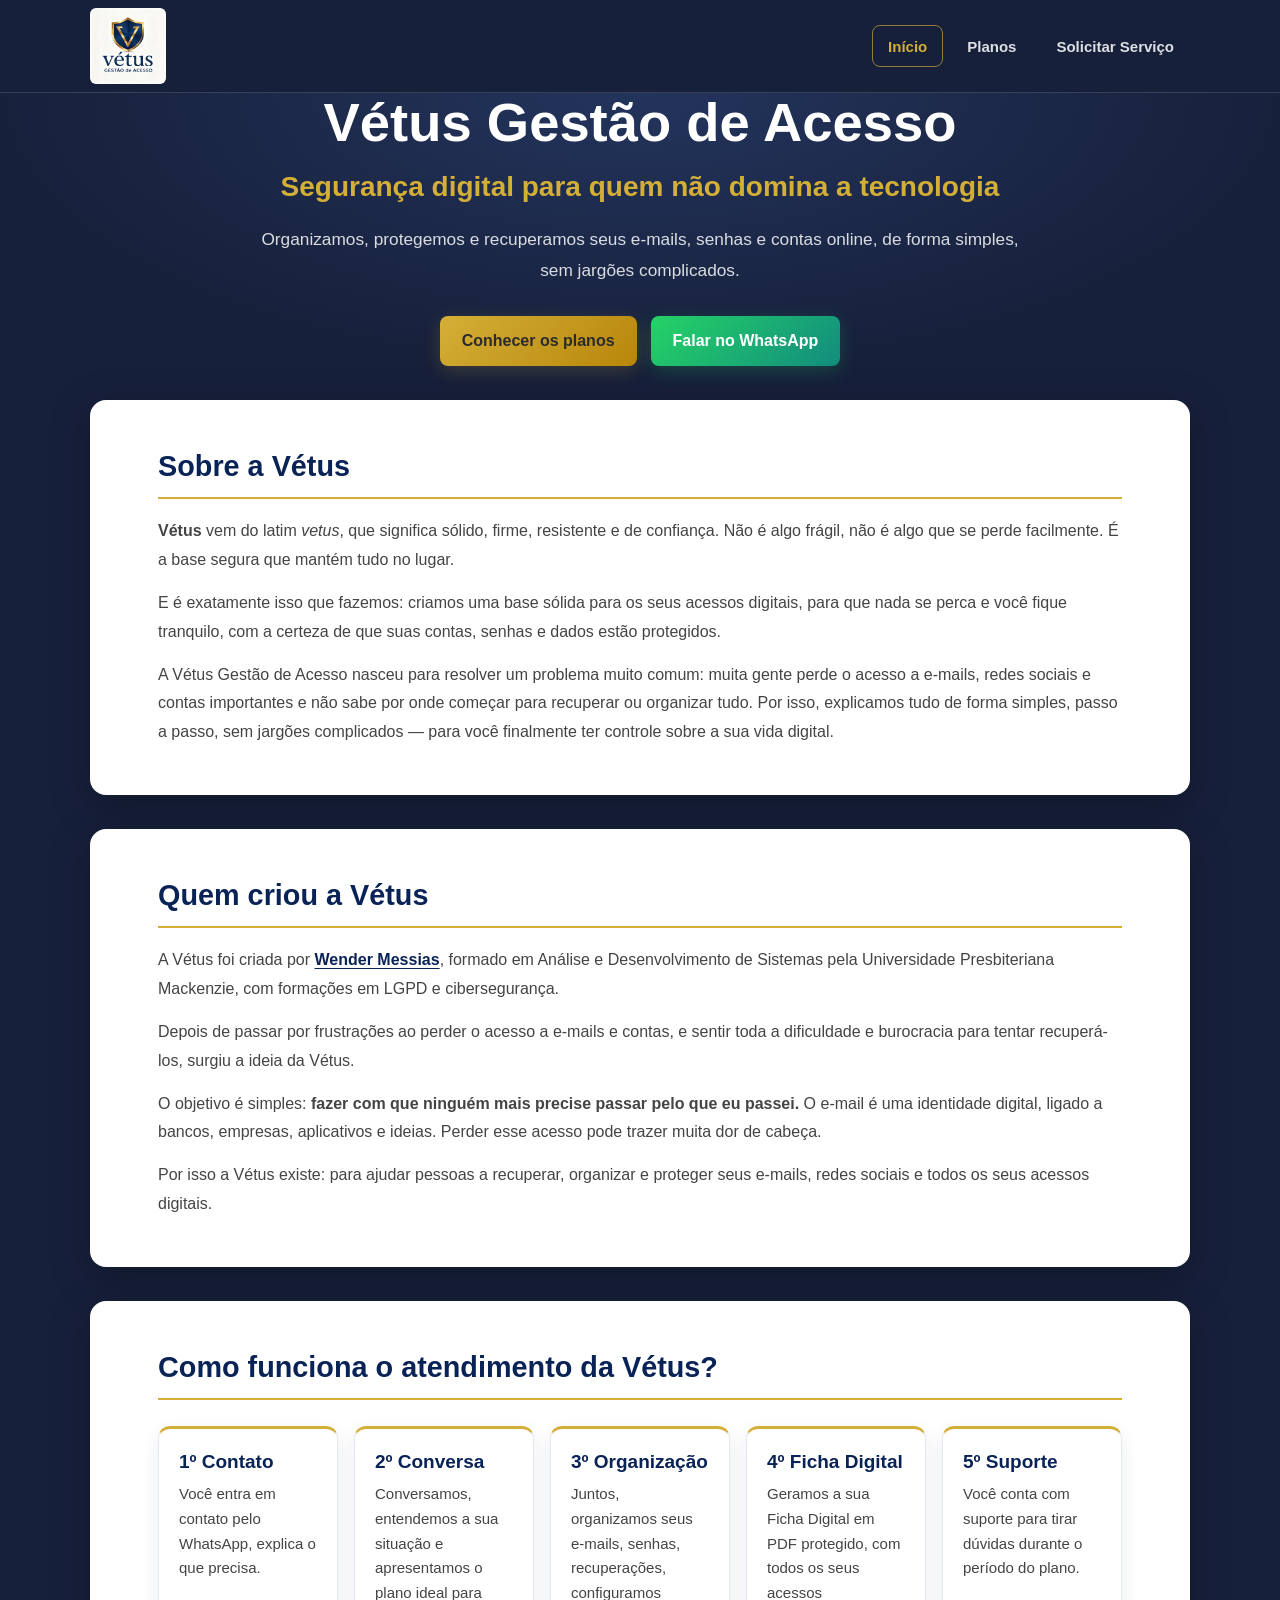
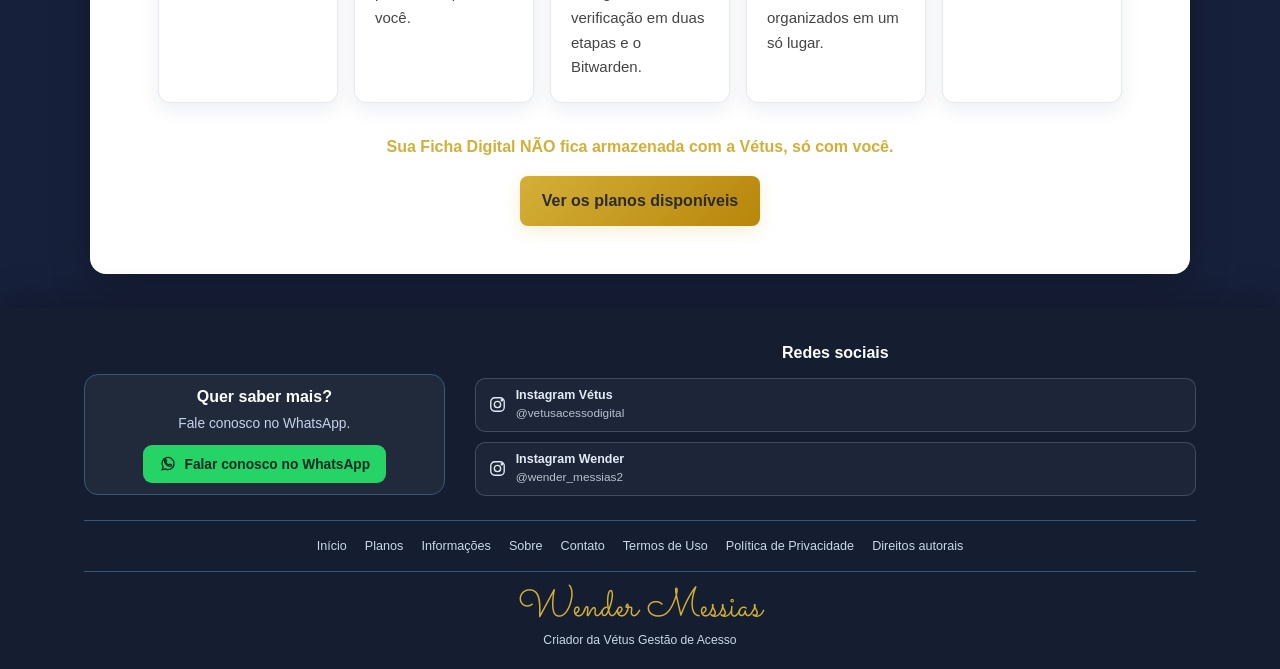
==== commit 90bc653a: "Atualização vetus" ====
--- a/index.html
+++ b/index.html
@@ -47,7 +47,7 @@
     </section>
 
     <!-- Quem criou a Vétus -->
-    <section class="secao-azul">
+    <section class="secao-branca secao-criador">
         <div class="container">
             <h2>Quem criou a Vétus</h2>
             <p>A Vétus foi criada por <strong><a class="link-instagram-criador" href="https://www.instagram.com/wender_messias2/" target="_blank" rel="noopener noreferrer">Wender Messias</a></strong>, formado em Análise e Desenvolvimento de Sistemas pela Universidade Presbiteriana Mackenzie, com formações em LGPD e cibersegurança.</p>
@@ -83,6 +83,7 @@
                     <p>Você conta com suporte para tirar dúvidas durante o período do plano.</p>
                 </div>
             </div>
+            <p class="aviso-ficha-propria">Sua Ficha Digital NÃO fica armazenada com a Vétus, só com você.</p>
             <div class="centro">
                 <a href="planos.html" class="botao dourado">Ver os planos disponíveis</a>
             </div>
--- a/css/social-footer.css
+++ b/css/social-footer.css
@@ -100,7 +100,7 @@
   width: 100vw;
   margin-top: 24px;
   margin-left: calc(50% - 50vw);
-  background: #17203B;
+  background: #141E30;
   color: #f4f7fc;
   box-shadow: 0 -12px 30px rgba(0, 0, 0, 0.2);
 }
@@ -131,7 +131,7 @@
   position: relative;
   top: 16px;
   padding: 11px;
-  border: 1px solid rgba(255, 255, 255, 0.14);
+  border: 1px solid #35577D;
   border-radius: 14px;
   background: rgba(255, 255, 255, 0.055);
   text-align: center;
@@ -218,7 +218,7 @@
   gap: 8px 18px;
   margin-top: 24px;
   padding-top: 18px;
-  border-top: 1px solid rgba(255, 255, 255, 0.14);
+  border-top: 1px solid #35577D;
 }
 
 .vetus-footer-nav a {
@@ -246,7 +246,7 @@
   gap: 2px;
   margin-top: 18px;
   padding-top: 14px;
-  border-top: 1px solid rgba(255, 255, 255, 0.12);
+  border-top: 1px solid #35577D;
   text-align: center;
 }
 
--- a/css/inicio.css
+++ b/css/inicio.css
@@ -201,6 +201,15 @@
     color: var(--inicio-branco);
 }
 
+.pagina-inicio .secao-criador .link-instagram-criador {
+    color: var(--inicio-azul);
+}
+
+.pagina-inicio .secao-criador .link-instagram-criador:hover,
+.pagina-inicio .secao-criador .link-instagram-criador:focus-visible {
+    color: #16213e;
+}
+
 .pagina-inicio .secao-branca p,
 .pagina-inicio .secao-azul p {
     margin: 0 0 14px;
@@ -235,7 +244,16 @@
 .pagina-inicio .passo h3 {
     margin-bottom: 9px;
     color: var(--inicio-azul);
-    font-size: 18px;
+    font-size: 19px;
+}
+
+.pagina-inicio .aviso-ficha-propria {
+    margin: -8px 0 24px;
+    color: var(--inicio-dourado);
+    font-size: 15px;
+    font-weight: 700;
+    line-height: 1.5;
+    text-align: center;
 }
 
 .pagina-inicio .passo p {
@@ -326,6 +344,10 @@
 }
 
 @media (max-width: 700px) {
+    .pagina-inicio .passo h3 {
+        font-size: 20px;
+    }
+
     .pagina-inicio .passos {
         grid-template-columns: 1fr;
     }
